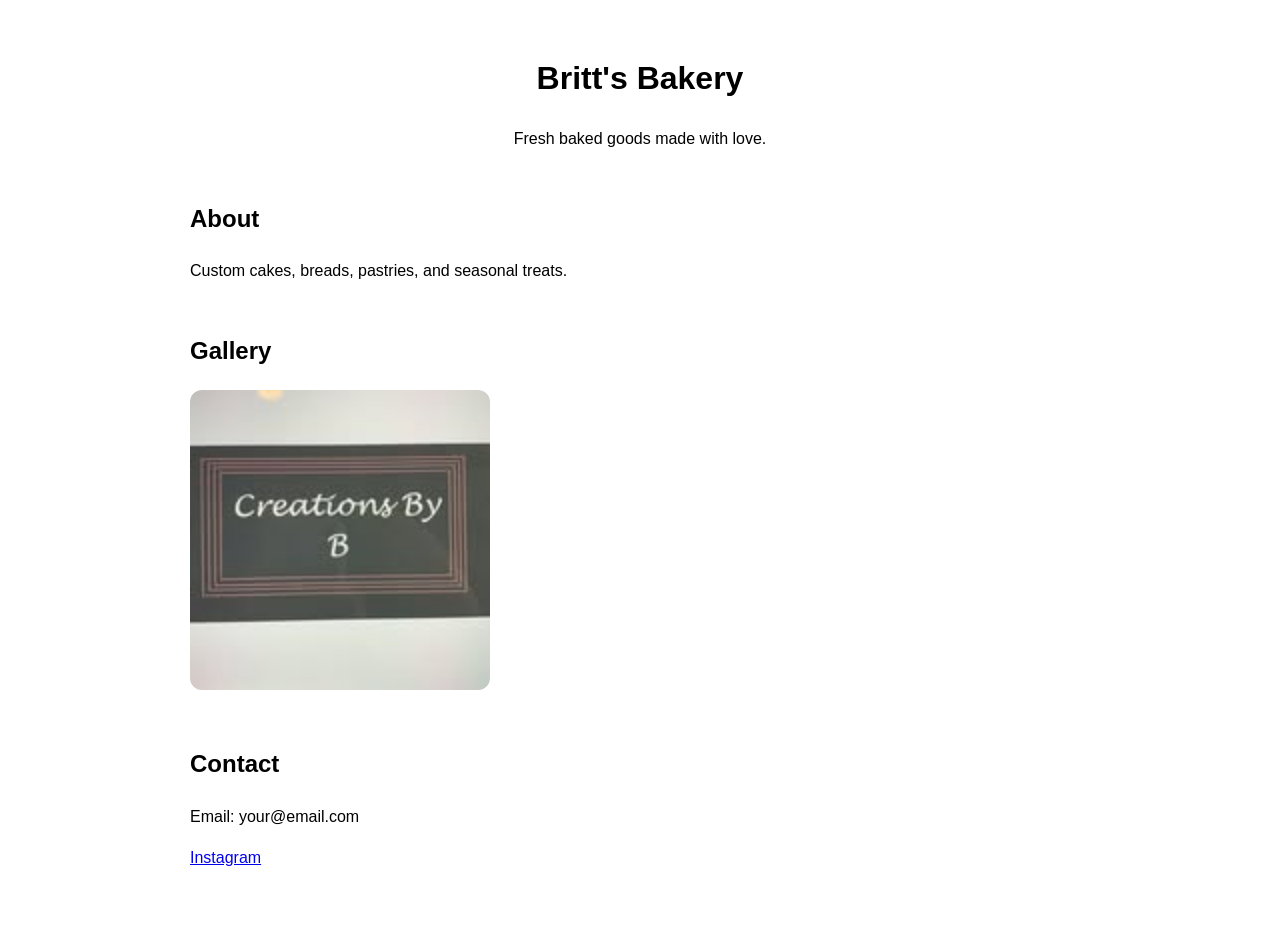
==== index.html @ 284a43f2 "Initial bakery site" ====
<!DOCTYPE html>
<html lang="en">
<head>
  <meta charset="UTF-8" />
  <meta name="viewport" content="width=device-width, initial-scale=1.0" />
  <title>Britt's Bakery</title>

  <link rel="stylesheet" href="styles.css" />
</head>
<body>

  <header>
    <h1>Britt's Bakery</h1>
    <p>Fresh baked goods made with love.</p>
  </header>

  <section>
    <h2>About</h2>
    <p>
      Custom cakes, breads, pastries, and seasonal treats.
    </p>
  </section>

  <section>
    <h2>Gallery</h2>

    <img src="images/CreationsByBLogo.jpg" alt="Bakery Item" width="300" />
  </section>

  <section>
    <h2>Contact</h2>

    <p>Email: your@email.com</p>

    <a href="https://instagram.com/yourpage">
      Instagram
    </a>
  </section>

</body>
</html>
---- styles.css ----
body {
  font-family: Arial, sans-serif;
  max-width: 900px;
  margin: auto;
  padding: 2rem;
  line-height: 1.6;
}

header {
  text-align: center;
  margin-bottom: 3rem;
}

section {
  margin-bottom: 3rem;
}

img {
  border-radius: 12px;
}
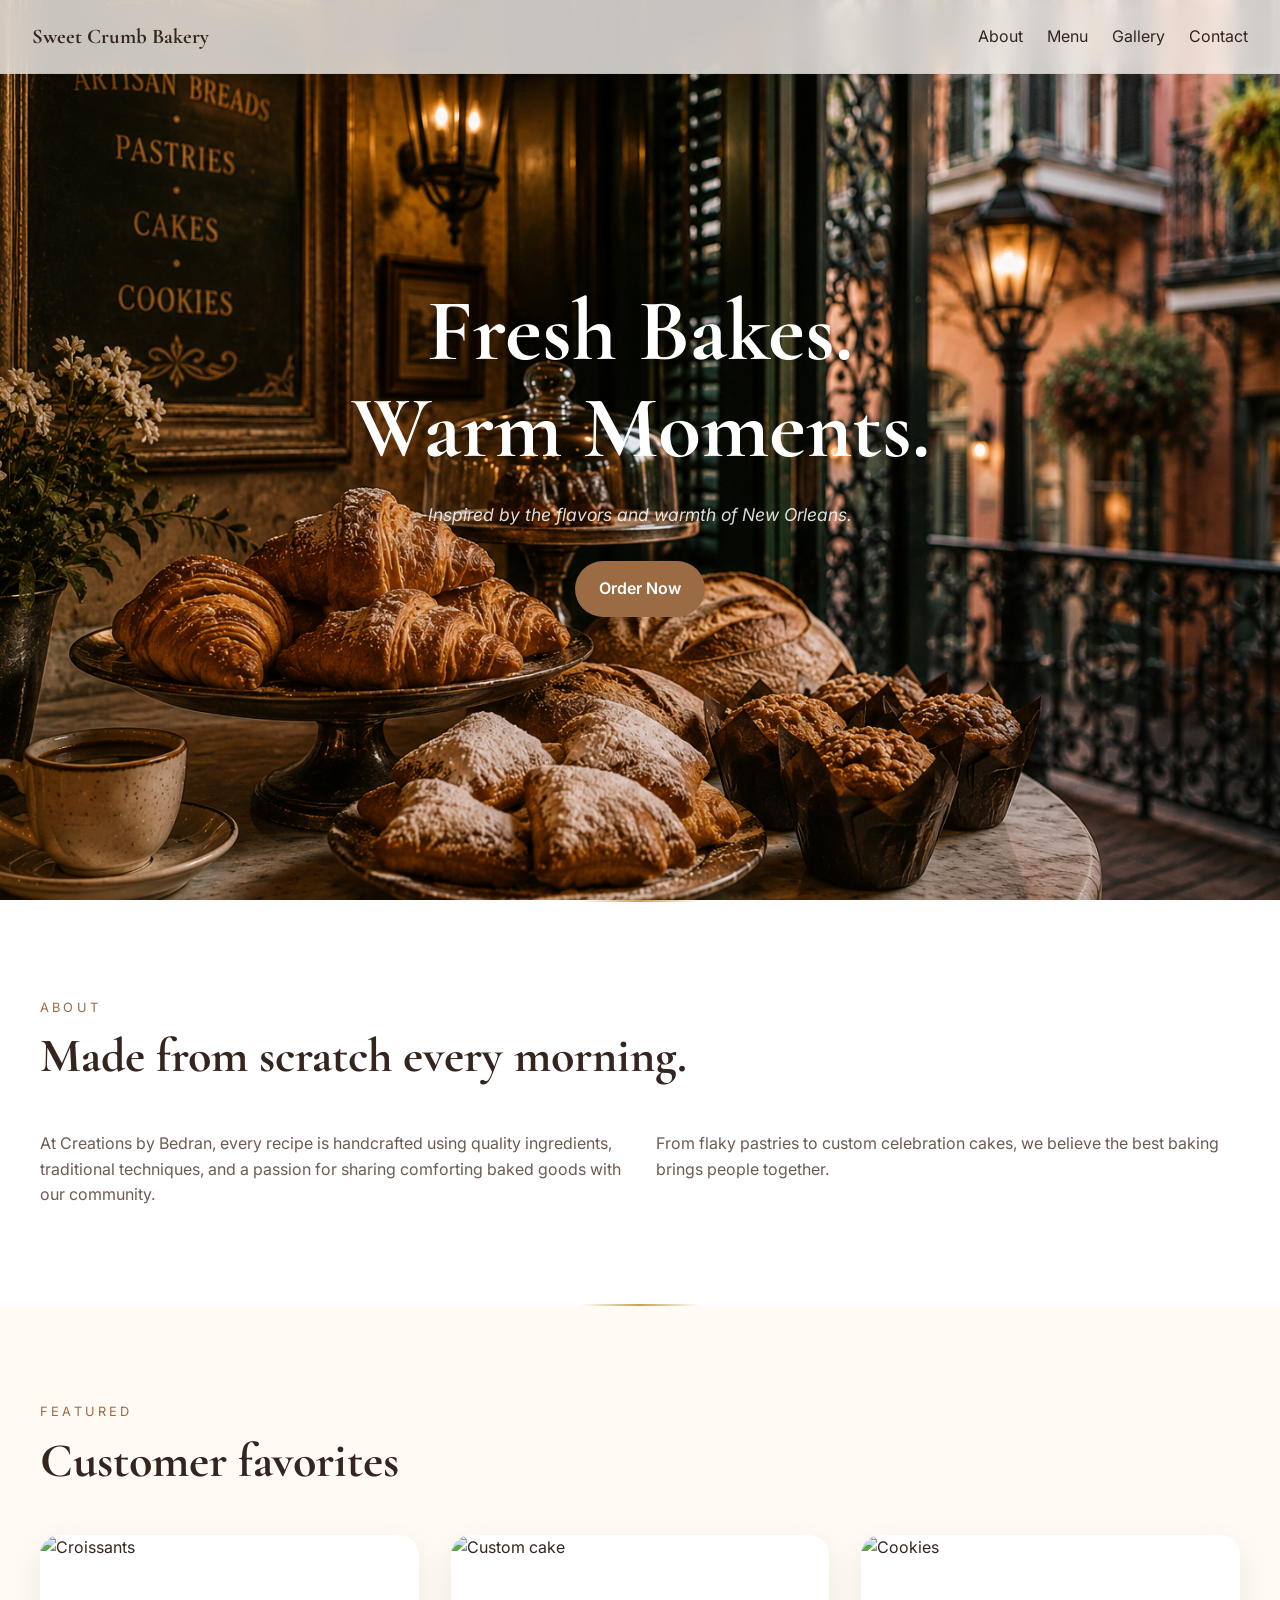
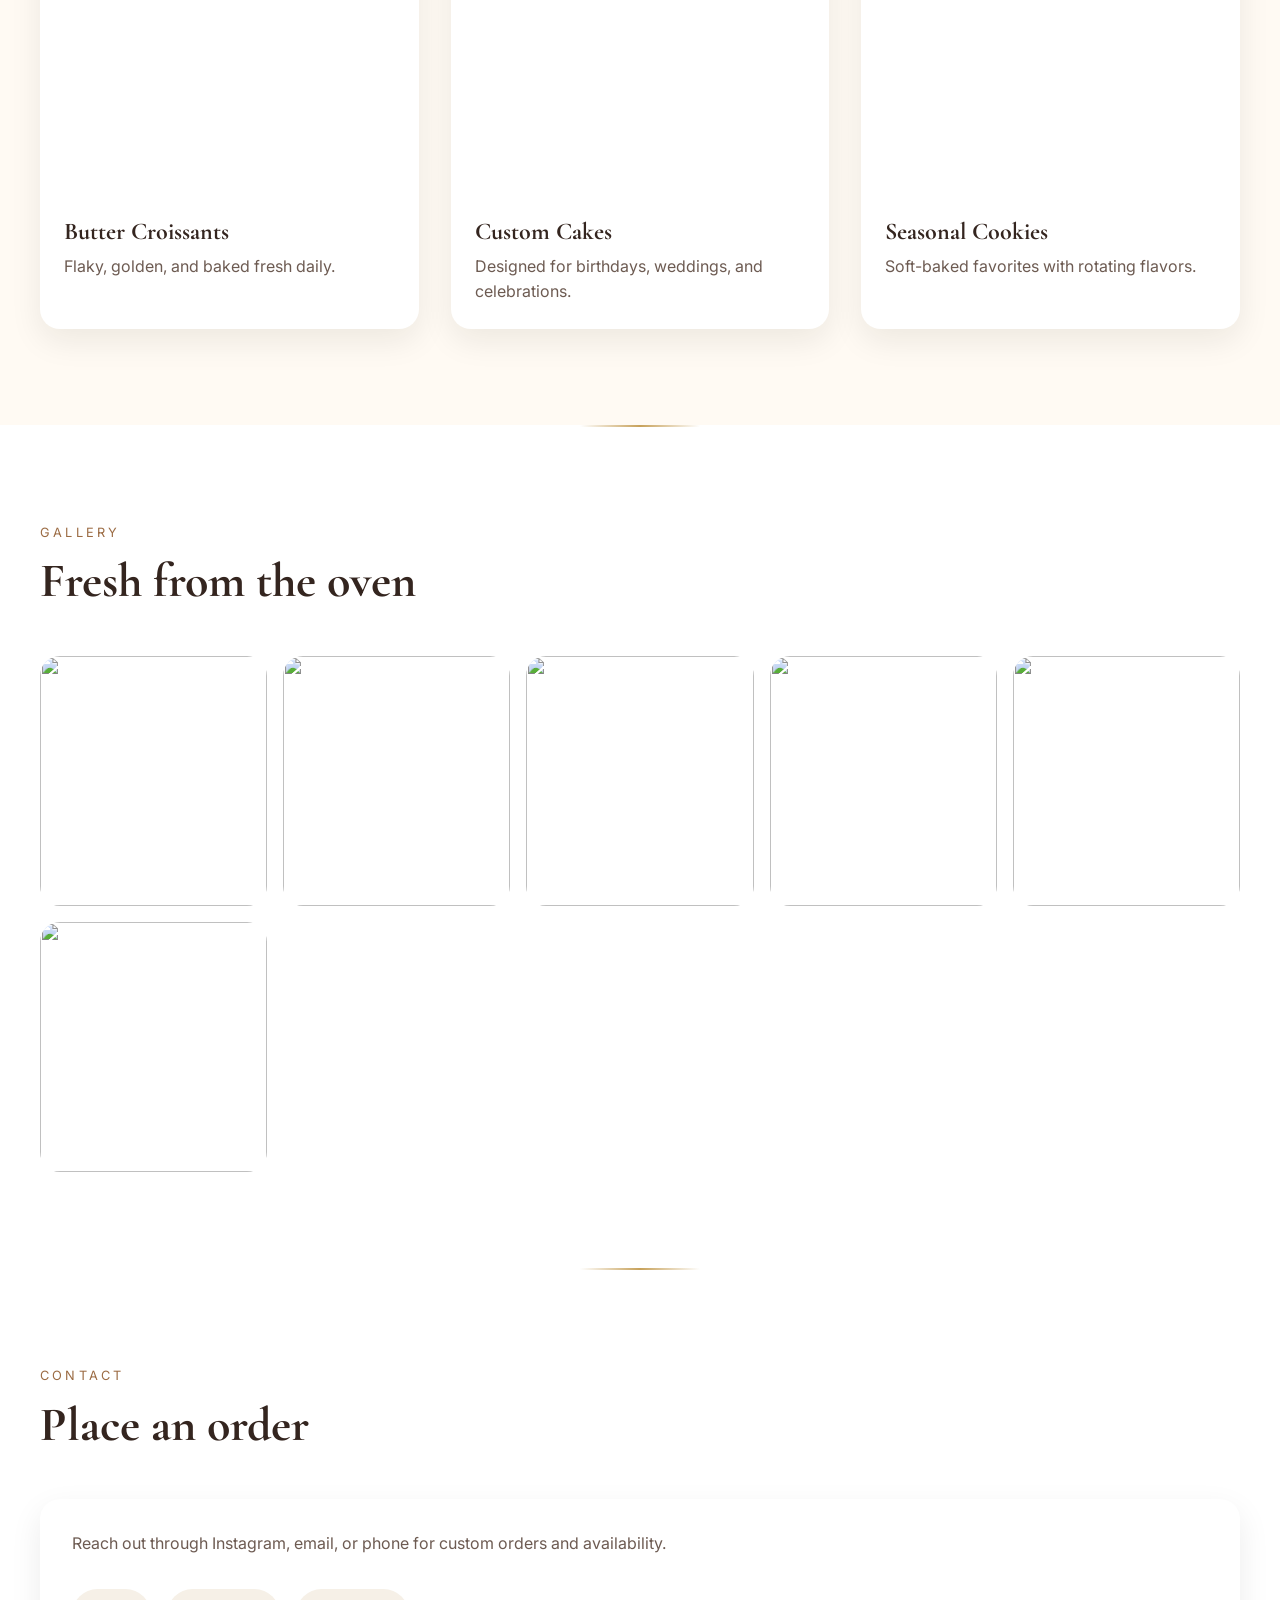
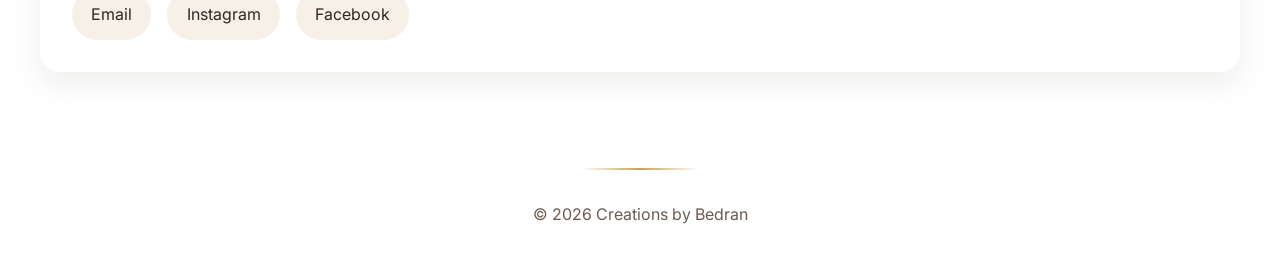
==== commit cb589ef8: "Overhauled everything" ====
--- a/index.html
+++ b/index.html
@@ -3,39 +3,169 @@
 <head>
   <meta charset="UTF-8" />
   <meta name="viewport" content="width=device-width, initial-scale=1.0" />
-  <title>Britt's Bakery</title>
 
-  <link rel="stylesheet" href="styles.css" />
+  <title>Creations by Bedran</title>
+
+  <!-- Google Fonts -->
+  <link rel="preconnect" href="https://fonts.googleapis.com">
+  <link rel="preconnect" href="https://fonts.gstatic.com" crossorigin>
+
+  <link href="https://fonts.googleapis.com/css2?family=Cormorant+Garamond:wght@500;600;700&family=Inter:wght@400;500;600&display=swap" rel="stylesheet">
+
+  <link rel="stylesheet" href="styles.css">
 </head>
+
 <body>
 
-  <header>
-    <h1>Britt's Bakery</h1>
-    <p>Fresh baked goods made with love.</p>
+  <nav class="navbar">
+    <div class="logo">Sweet Crumb Bakery</div>
+
+    <div class="nav-links">
+      <a href="#about">About</a>
+      <a href="#featured">Menu</a>
+      <a href="#gallery">Gallery</a>
+      <a href="#contact">Contact</a>
+    </div>
+  </nav>
+
+  <header class="hero">
+    <div class="hero-overlay"></div>
+
+    <img
+      class="hero-image"
+      src="images/hero.png"
+      alt="Fresh baked pastries"
+    >
+
+    <div class="hero-content">
+      <h1>Fresh Bakes.<br>Warm Moments.</h1>
+
+      <p class="signature">
+  Inspired by the flavors and warmth of New Orleans.
+	  </p>
+
+      <a class="hero-button" href="#contact">
+        Order Now
+      </a>
+    </div>
   </header>
+  
+  <div class="divider"></div>
 
-  <section>
-    <h2>About</h2>
-    <p>
-      Custom cakes, breads, pastries, and seasonal treats.
-    </p>
+  <section id="about" class="section">
+    <div class="section-header">
+      <p class="eyebrow">ABOUT</p>
+      <h2>Made from scratch every morning.</h2>
+    </div>
+
+    <div class="about-grid">
+      <p>
+        At Creations by Bedran, every recipe is handcrafted using quality ingredients,
+        traditional techniques, and a passion for sharing comforting baked goods
+        with our community.
+      </p>
+
+      <p>
+        From flaky pastries to custom celebration cakes, we believe the best baking
+        brings people together.
+      </p>
+    </div>
   </section>
+  
+  <div class="divider"></div>
 
-  <section>
-    <h2>Gallery</h2>
+  <section id="featured" class="section alt-section">
+    <div class="section-header">
+      <p class="eyebrow">FEATURED</p>
+      <h2>Customer favorites</h2>
+    </div>
 
-    <img src="images/CreationsByBLogo.jpg" alt="Bakery Item" width="300" />
+    <div class="card-grid">
+
+      <div class="card">
+        <img src="images/croissant.jpg" alt="Croissants">
+
+        <div class="card-content">
+          <h3>Butter Croissants</h3>
+          <p>Flaky, golden, and baked fresh daily.</p>
+        </div>
+      </div>
+
+      <div class="card">
+        <img src="images/cake.jpg" alt="Custom cake">
+
+        <div class="card-content">
+          <h3>Custom Cakes</h3>
+          <p>Designed for birthdays, weddings, and celebrations.</p>
+        </div>
+      </div>
+
+      <div class="card">
+        <img src="images/cookies.jpg" alt="Cookies">
+
+        <div class="card-content">
+          <h3>Seasonal Cookies</h3>
+          <p>Soft-baked favorites with rotating flavors.</p>
+        </div>
+      </div>
+
+    </div>
   </section>
+  
+  <div class="divider"></div>
 
-  <section>
-    <h2>Contact</h2>
+  <section id="gallery" class="section">
+    <div class="section-header">
+      <p class="eyebrow">GALLERY</p>
+      <h2>Fresh from the oven</h2>
+    </div>
 
-    <p>Email: your@email.com</p>
+    <div class="gallery-grid">
+      <img src="images/gallery1.jpg" alt="">
+      <img src="images/gallery2.jpg" alt="">
+      <img src="images/gallery3.jpg" alt="">
+      <img src="images/gallery4.jpg" alt="">
+      <img src="images/gallery5.jpg" alt="">
+      <img src="images/gallery6.jpg" alt="">
+    </div>
+  </section>
+  
+  <div class="divider"></div>
 
-    <a href="https://instagram.com/yourpage">
-      Instagram
-    </a>
+  <section id="contact" class="section contact-section">
+    <div class="section-header">
+      <p class="eyebrow">CONTACT</p>
+      <h2>Place an order</h2>
+    </div>
+
+    <div class="contact-card">
+
+      <p>
+        Reach out through Instagram, email, or phone for custom orders and availability.
+      </p>
+
+      <div class="contact-links">
+        <a href="mailto:hello@sweetcrumbbakery.com">
+          Email
+        </a>
+
+        <a href="https://instagram.com">
+          Instagram
+        </a>
+
+        <a href="https://facebook.com">
+          Facebook
+        </a>
+      </div>
+
+    </div>
   </section>
+  
+  <div class="divider"></div>
+
+  <footer class="footer">
+    <p>© 2026 Creations by Bedran</p>
+  </footer>
 
 </body>
 </html>
--- a/styles.css
+++ b/styles.css
@@ -1,20 +1,417 @@
+:root {
+  --bg: #f6f0e7;
+  --surface: #fffaf3;
+
+  --text: #34251f;
+  --muted: #6d5b52;
+
+  --accent: #9b6b43;
+  --accent-dark: #7c5433;
+
+  --secondary: #2f5d50;
+  --gold: #c7a15a;
+
+  --border: #e8dccf;
+
+  --shadow:
+    0 12px 32px rgba(30, 20, 10, 0.08);
+
+  --radius: 20px;
+
+  --max-width: 1200px;
+}
+
+* {
+  margin: 0;
+  padding: 0;
+  box-sizing: border-box;
+}
+
+html {
+  scroll-behavior: smooth;
+}
+
 body {
-  font-family: Arial, sans-serif;
-  max-width: 900px;
-  margin: auto;
+  background: var(--bg);
+  color: var(--text);
+
+  font-family: "Inter", sans-serif;
+  line-height: 1.6;
+  
+  background:
+  linear-gradient(
+    rgba(255,255,255,0.65),
+    rgba(255,255,255,0.65)
+  ),
+  url("images/paper-texture.jpg");
+
+background-size: cover;
+background-attachment: fixed;
+}
+
+img {
+  display: block;
+  width: 100%;
+}
+
+a {
+  text-decoration: none;
+}
+
+.section {
+  width: min(100% - 2rem, var(--max-width));
+  margin-inline: auto;
+  padding: 6rem 0;
+}
+
+.alt-section {
+  background: var(--surface);
+  width: 100%;
+  padding-inline: 1rem;
+}
+
+.alt-section .section-header,
+.alt-section .card-grid {
+  width: min(100%, var(--max-width));
+  margin-inline: auto;
+}
+
+.section-header {
+  margin-bottom: 3rem;
+}
+
+.eyebrow {
+  letter-spacing: 0.2rem;
+  font-size: 0.8rem;
+  color: var(--accent);
+  margin-bottom: 0.75rem;
+}
+
+h1,
+h2,
+h3 {
+  font-family: "Cormorant Garamond", serif;
+  line-height: 1.1;
+}
+
+h1 {
+  font-size: clamp(3rem, 8vw, 5.5rem);
+}
+
+h2 {
+  font-size: clamp(2rem, 5vw, 3rem);
+}
+
+h3 {
+  font-size: 1.5rem;
+}
+
+p {
+  color: var(--muted);
+}
+
+/* NAVBAR */
+
+.navbar {
+  position: fixed;
+  top: 0;
+
+  width: 100%;
+  z-index: 100;
+
+  display: flex;
+  justify-content: space-between;
+  align-items: center;
+
+  padding: 1.25rem 2rem;
+
+  backdrop-filter: blur(12px);
+  background: rgba(248, 243, 238, 0.8);
+
+  border-bottom: 1px solid rgba(0,0,0,0.04);
+}
+
+.logo {
+  font-family: "Cormorant Garamond", serif;
+  font-size: 1.3rem;
+  font-weight: 700;
+}
+
+.nav-links {
+  display: flex;
+  gap: 1.5rem;
+}
+
+.nav-links a {
+  color: var(--text);
+  transition: opacity 0.2s ease;
+}
+
+.nav-links a:hover {
+  color: var(--secondary);
+}
+
+.nav-links a {
+  position: relative;
+}
+
+.nav-links a::after {
+  content: "";
+
+  position: absolute;
+  left: 0;
+  bottom: -4px;
+
+  width: 0%;
+  height: 1px;
+
+  background: var(--gold);
+
+  transition: width 0.25s ease;
+}
+
+.nav-links a:hover::after {
+  width: 100%;
+}
+
+/* HERO */
+
+.hero {
+  position: relative;
+  min-height: 100vh;
+
+  display: grid;
+  place-items: center;
+
+  overflow: hidden;
+}
+
+.signature {
+  font-style: italic;
+  color: rgba(255,255,255,0.78);
+
+  margin-top: -0.5rem;
+}
+
+.hero-image {
+  position: absolute;
+  inset: 0;
+
+  width: 100%;
+  height: 100%;
+
+  object-fit: cover;
+}
+
+.hero-overlay {
+  position: absolute;
+  inset: 0;
+
+  background:
+    linear-gradient(
+      to bottom,
+      rgba(0,0,0,0.35),
+      rgba(0,0,0,0.45)
+    );
+}
+
+.hero-content {
+  position: relative;
+  z-index: 1;
+
+  text-align: center;
+  color: white;
+
+  width: min(90%, 700px);
+}
+
+.hero-content p {
+  color: rgba(255,255,255,0.85);
+
+  font-size: 1.1rem;
+
+  margin:
+    1.5rem auto
+    2rem;
+}
+
+.hero-button {
+  display: inline-block;
+
+  padding:
+    0.95rem
+    1.5rem;
+
+  border-radius: 999px;
+
+  background: var(--accent);
+  color: white;
+
+  font-weight: 600;
+
+  transition:
+    transform 0.2s ease,
+    background 0.2s ease;
+}
+
+.hero-button:hover {
+  transform: translateY(-2px);
+  background: var(--accent-dark);
+}
+
+.divider {
+  width: 120px;
+  height: 2px;
+
+  margin: 0 auto;
+
+  background:
+    linear-gradient(
+      to right,
+      transparent,
+      var(--gold),
+      transparent
+    );
+}
+
+/* ABOUT */
+
+.about-grid {
+  display: grid;
+  gap: 2rem;
+
+  grid-template-columns:
+    repeat(auto-fit, minmax(280px, 1fr));
+}
+
+/* CARDS */
+
+.card-grid {
+  display: grid;
+  gap: 2rem;
+
+  grid-template-columns:
+    repeat(auto-fit, minmax(260px, 1fr));
+}
+
+.card {
+  background: white;
+
+  border-radius: var(--radius);
+
+  overflow: hidden;
+
+  box-shadow: var(--shadow);
+}
+
+.card img {
+  height: 260px;
+  object-fit: cover;
+}
+
+.card-content {
+  padding: 1.5rem;
+}
+
+.card-content p {
+  margin-top: 0.5rem;
+}
+
+/* GALLERY */
+
+.gallery-grid {
+  display: grid;
+  gap: 1rem;
+
+  grid-template-columns:
+    repeat(auto-fit, minmax(220px, 1fr));
+}
+
+.gallery-grid img {
+  height: 250px;
+
+  object-fit: cover;
+
+  border-radius: var(--radius);
+
+  transition:
+    transform 0.25s ease,
+    opacity 0.25s ease;
+}
+
+.gallery-grid img:hover {
+  transform: scale(1.02);
+  opacity: 0.92;
+}
+
+/* CONTACT */
+
+.contact-card {
+  background: white;
+
   padding: 2rem;
-  line-height: 1.6;
-}
-
-header {
+
+  border-radius: var(--radius);
+
+  box-shadow: var(--shadow);
+}
+
+.contact-links {
+  display: flex;
+  flex-wrap: wrap;
+  gap: 1rem;
+
+  margin-top: 2rem;
+}
+
+.contact-links a {
+  padding:
+    0.8rem
+    1.2rem;
+
+  border-radius: 999px;
+
+  background: var(--bg);
+
+  color: var(--text);
+
+  transition:
+    background 0.2s ease,
+    transform 0.2s ease;
+}
+
+.contact-links a:hover {
+  background: var(--border);
+  transform: translateY(-2px);
+}
+
+/* FOOTER */
+
+.footer {
+  padding: 2rem;
+
   text-align: center;
-  margin-bottom: 3rem;
-}
-
-section {
-  margin-bottom: 3rem;
-}
-
-img {
-  border-radius: 12px;
+
+  color: var(--muted);
+}
+
+/* MOBILE */
+
+@media (max-width: 700px) {
+
+  .navbar {
+    flex-direction: column;
+    gap: 1rem;
+  }
+
+  .nav-links {
+    gap: 1rem;
+    flex-wrap: wrap;
+    justify-content: center;
+  }
+
+  .hero-content p {
+    font-size: 1rem;
+  }
+
 }
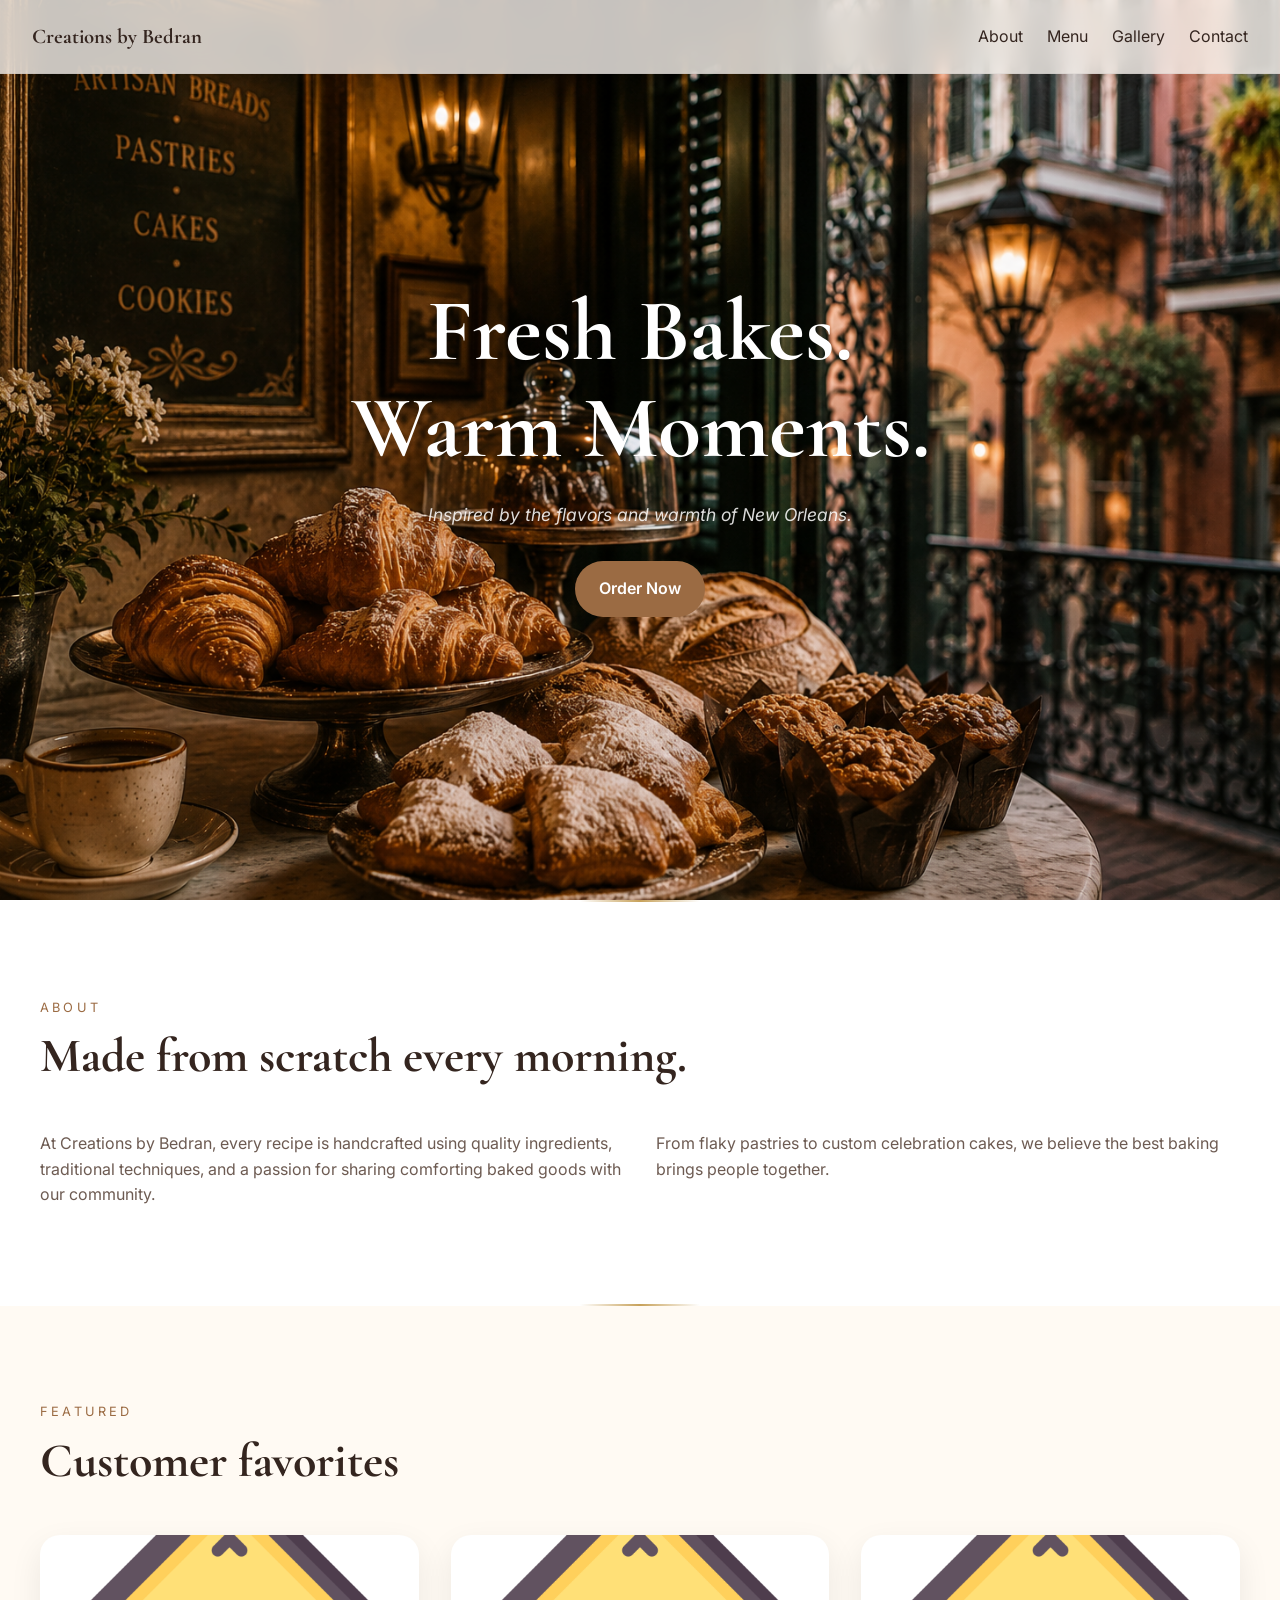
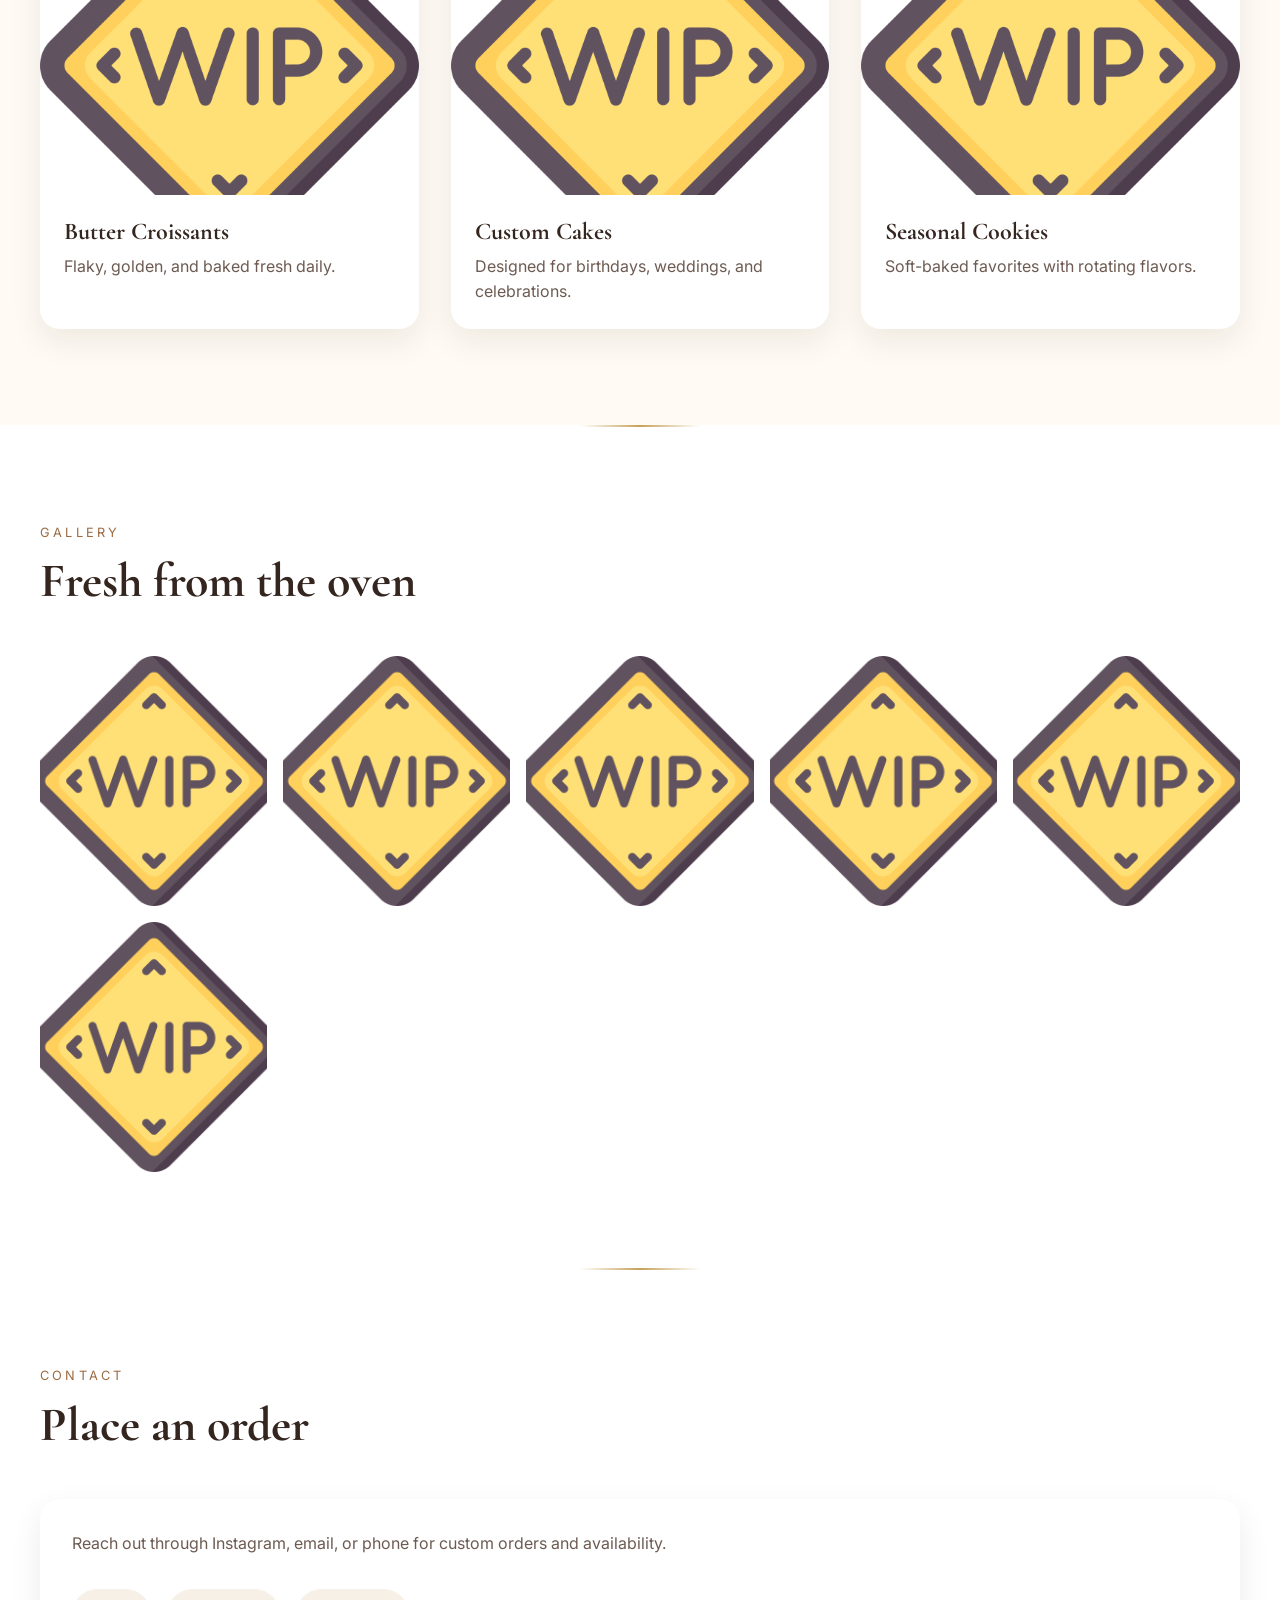
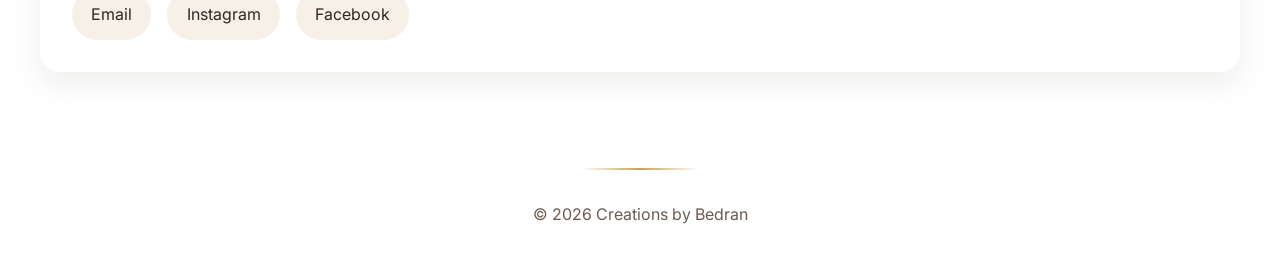
==== commit d5e031dc: "update images" ====
--- a/index.html
+++ b/index.html
@@ -18,7 +18,7 @@
 <body>
 
   <nav class="navbar">
-    <div class="logo">Sweet Crumb Bakery</div>
+    <div class="logo">Creations by Bedran</div>
 
     <div class="nav-links">
       <a href="#about">About</a>
@@ -83,7 +83,7 @@
     <div class="card-grid">
 
       <div class="card">
-        <img src="images/croissant.jpg" alt="Croissants">
+        <img src="images/temp.png" alt="Croissants">
 
         <div class="card-content">
           <h3>Butter Croissants</h3>
@@ -92,7 +92,7 @@
       </div>
 
       <div class="card">
-        <img src="images/cake.jpg" alt="Custom cake">
+        <img src="images/temp.png" alt="Custom cake">
 
         <div class="card-content">
           <h3>Custom Cakes</h3>
@@ -101,7 +101,7 @@
       </div>
 
       <div class="card">
-        <img src="images/cookies.jpg" alt="Cookies">
+        <img src="images/temp.png" alt="Cookies">
 
         <div class="card-content">
           <h3>Seasonal Cookies</h3>
@@ -121,12 +121,12 @@
     </div>
 
     <div class="gallery-grid">
-      <img src="images/gallery1.jpg" alt="">
-      <img src="images/gallery2.jpg" alt="">
-      <img src="images/gallery3.jpg" alt="">
-      <img src="images/gallery4.jpg" alt="">
-      <img src="images/gallery5.jpg" alt="">
-      <img src="images/gallery6.jpg" alt="">
+      <img src="images/temp.png" alt="">
+      <img src="images/temp.png" alt="">
+      <img src="images/temp.png" alt="">
+      <img src="images/temp.png" alt="">
+      <img src="images/temp.png" alt="">
+      <img src="images/temp.png" alt="">
     </div>
   </section>
   
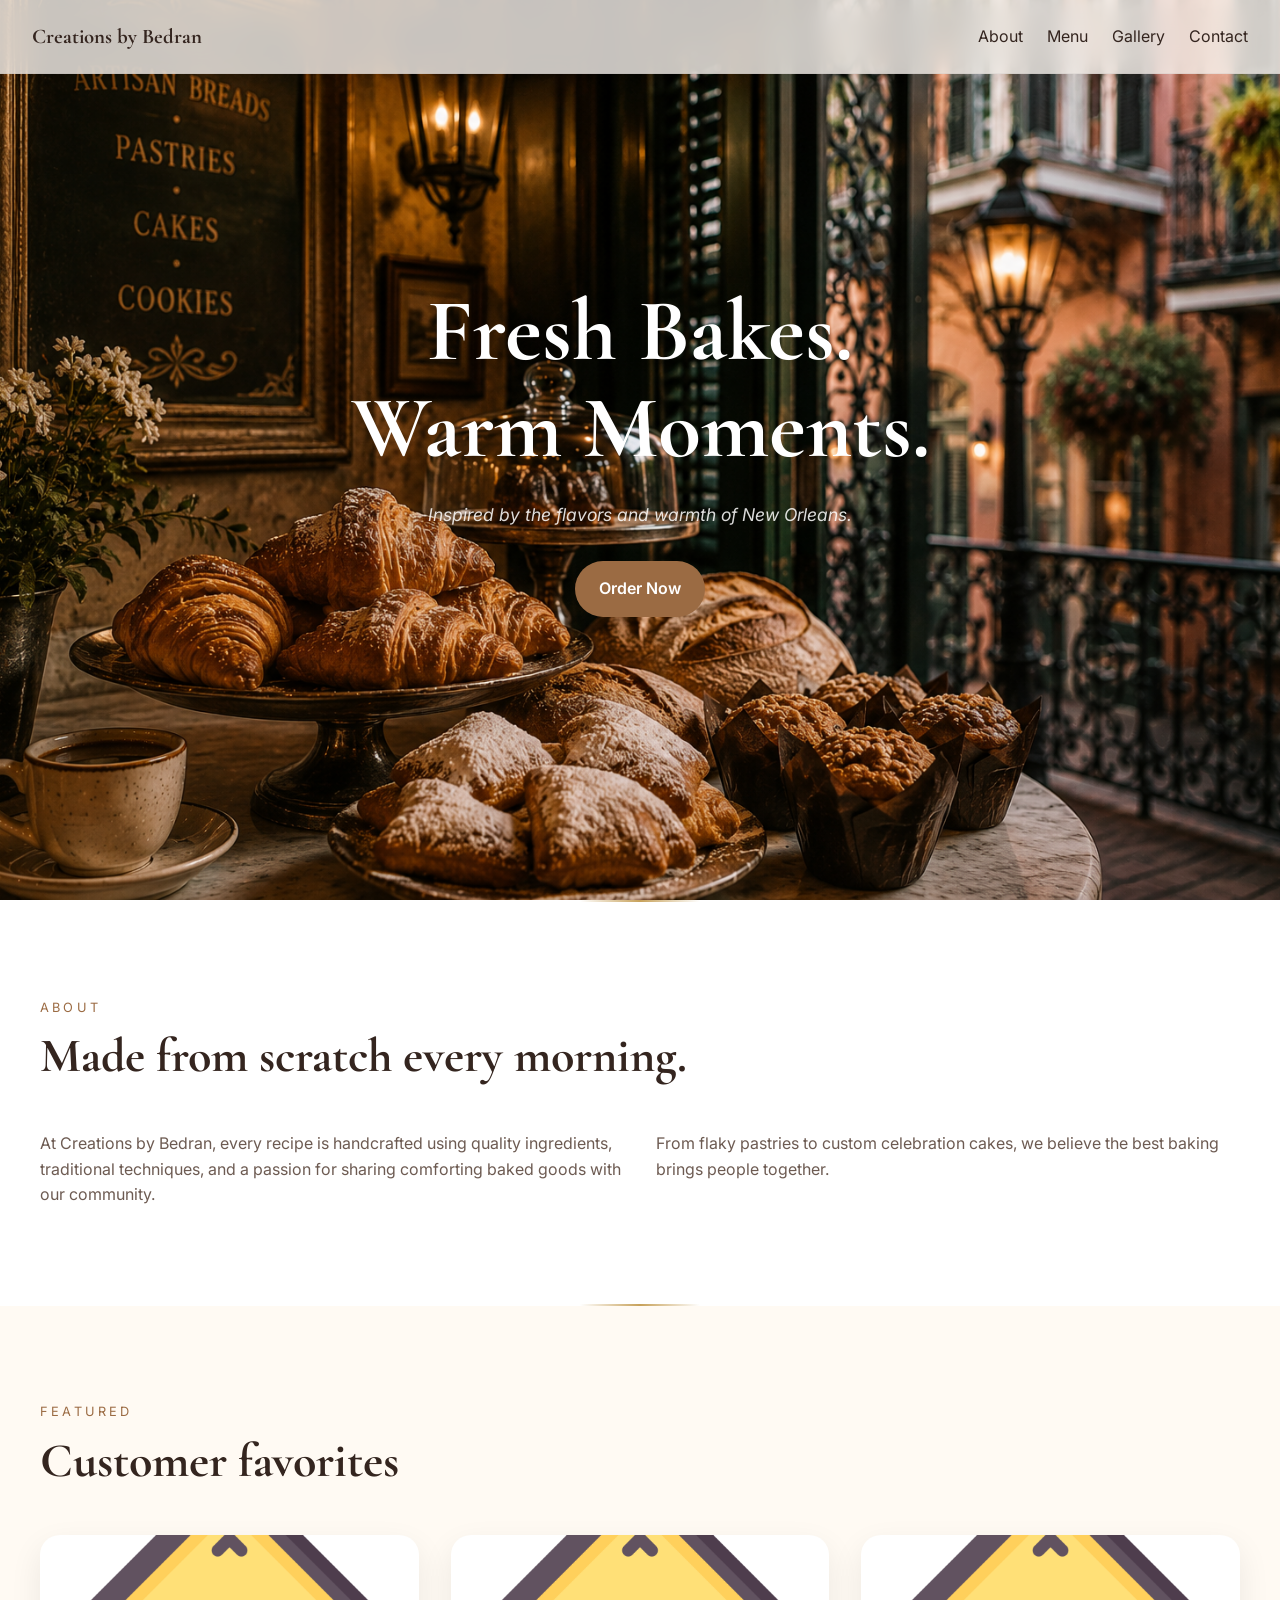
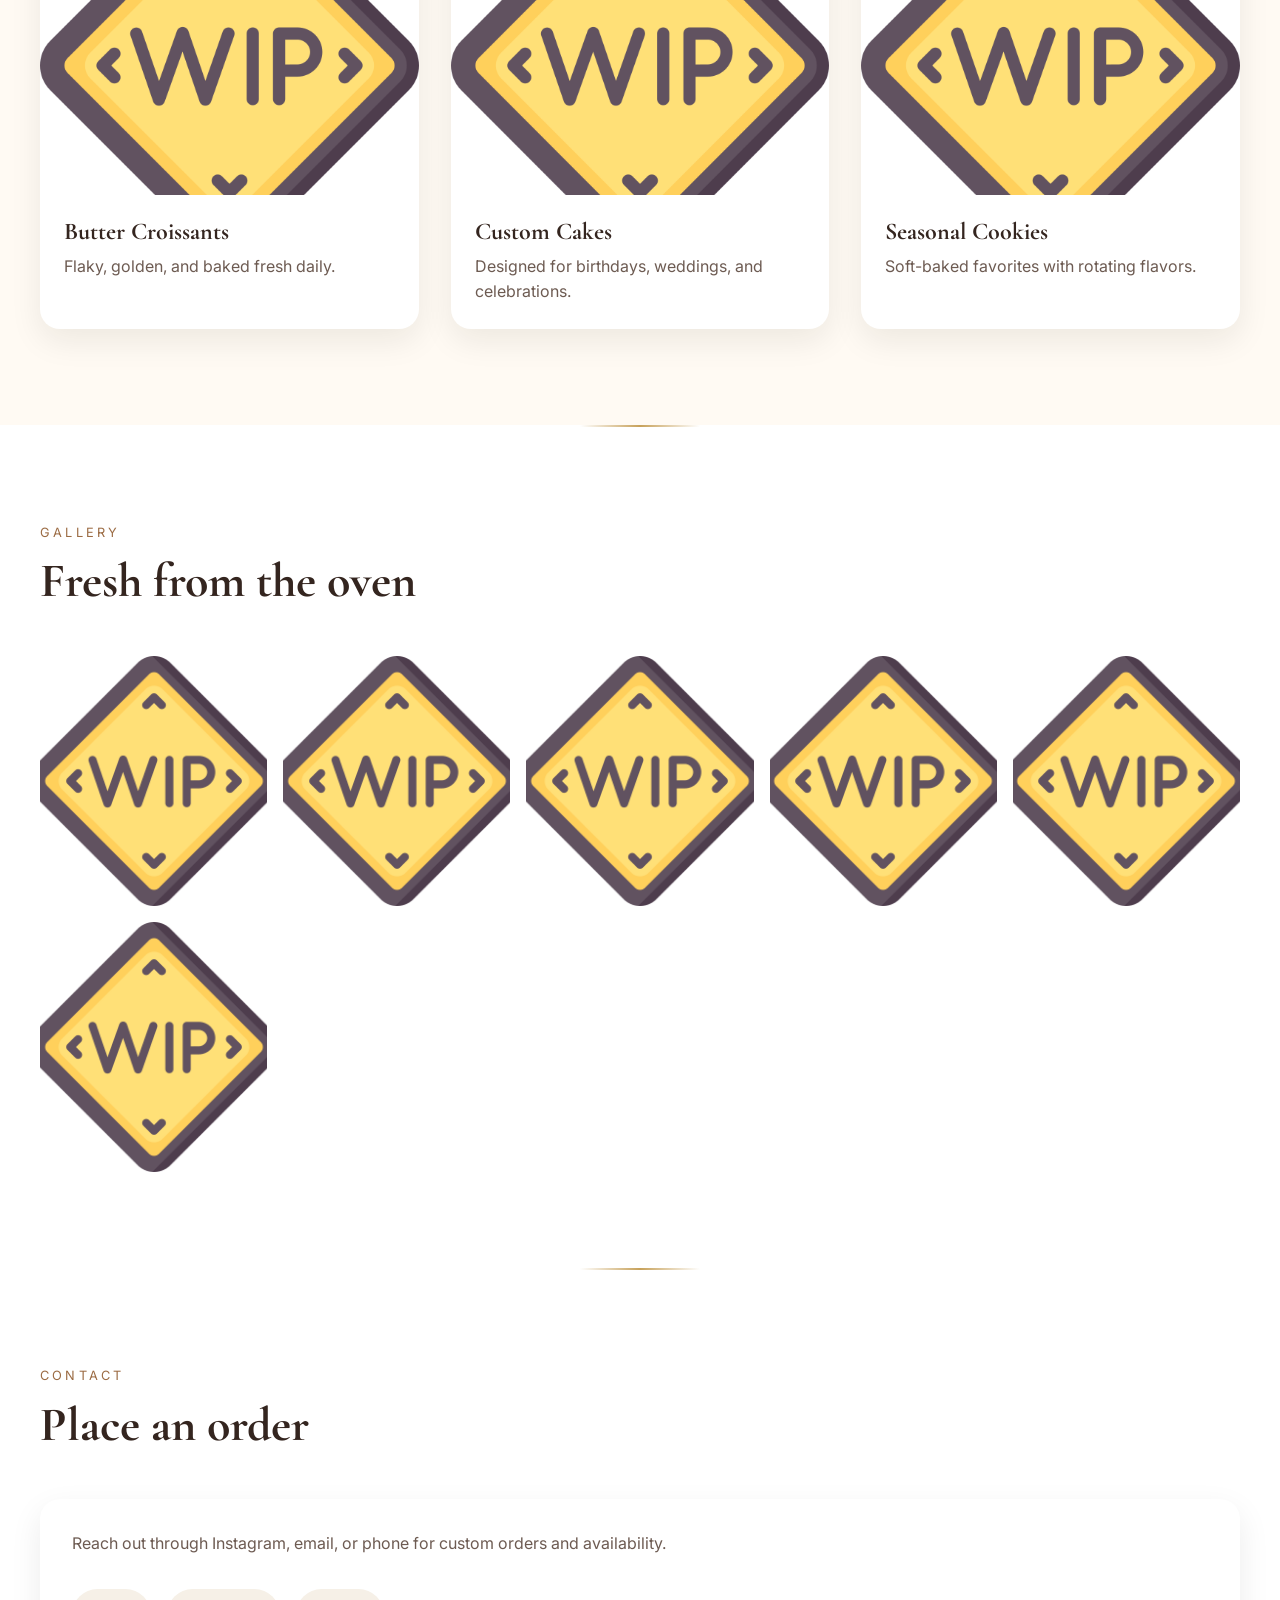
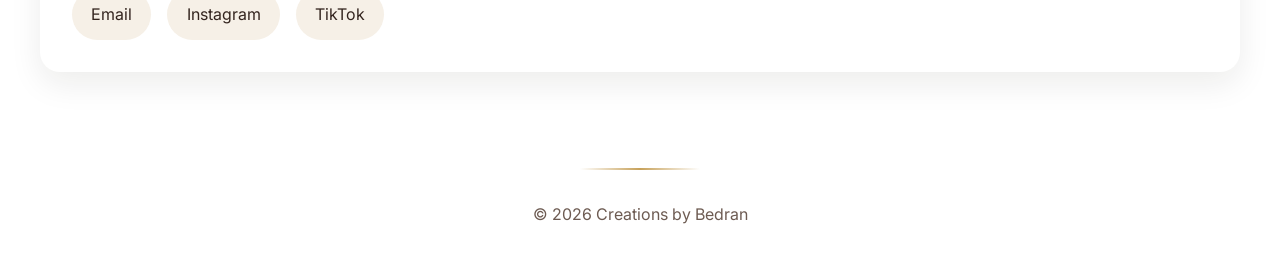
==== commit 9330eabf: "Updated Facebook to TikTok" ====
--- a/index.html
+++ b/index.html
@@ -149,12 +149,12 @@
           Email
         </a>
 
-        <a href="https://instagram.com">
+        <a href="https://instagram.com" target="_blank">
           Instagram
         </a>
 
-        <a href="https://facebook.com">
-          Facebook
+        <a href="https://tiktok.com/" target="_blank">
+          TikTok
         </a>
       </div>
 
